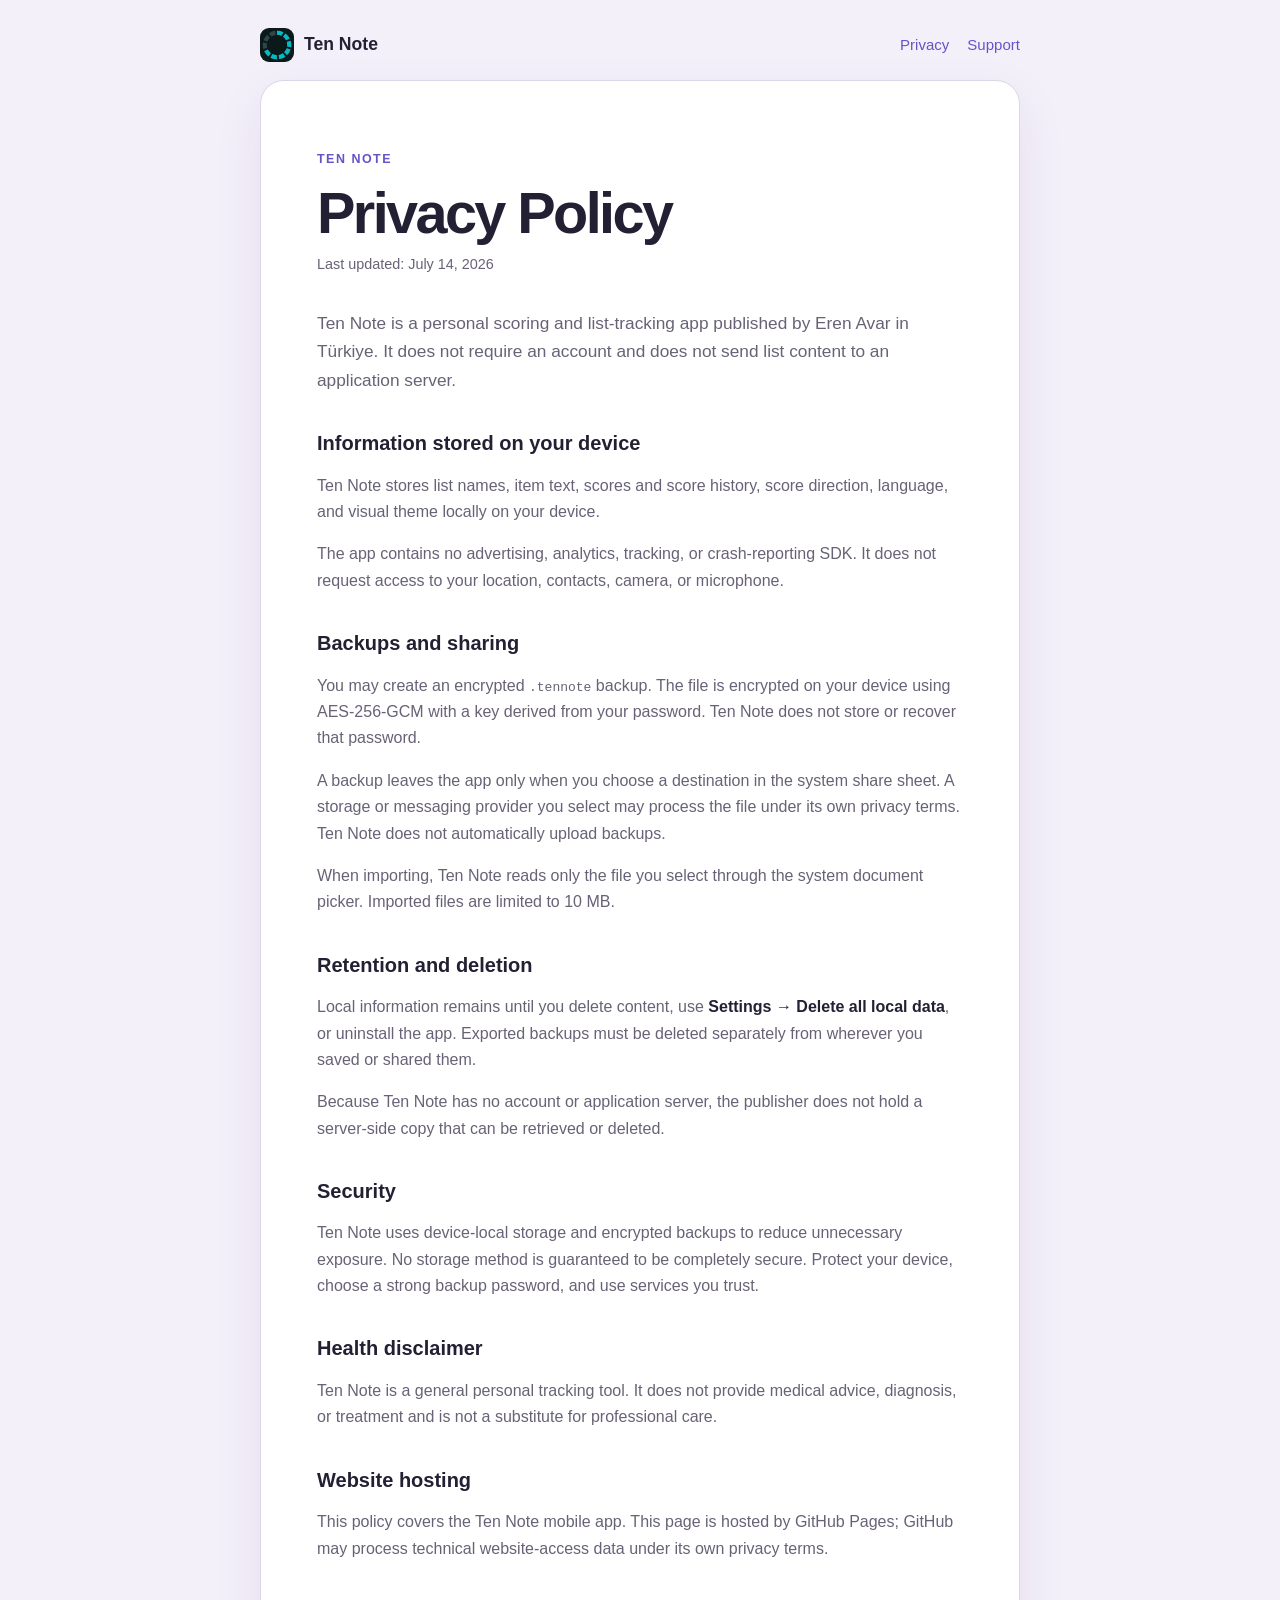
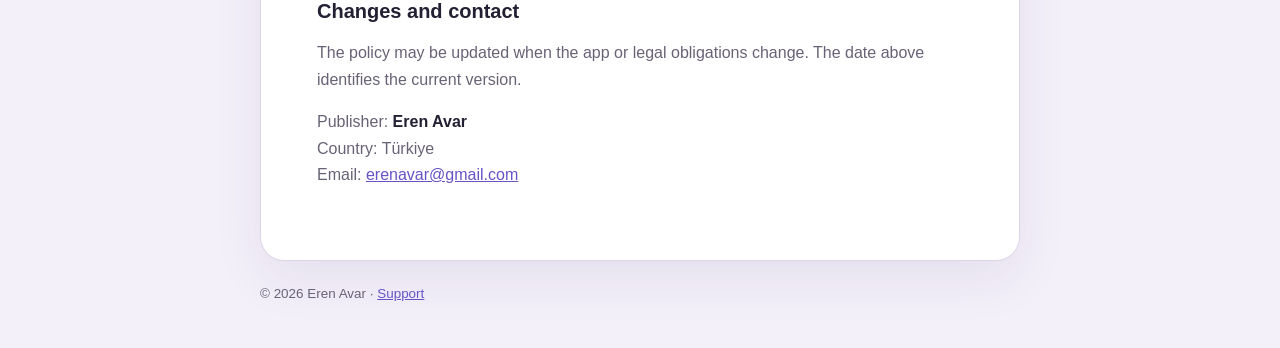
==== privacy/index.html @ 13541ba5 "feat: publish Ten Note legal pages" ====
<!doctype html>
<html lang="en">
<head>
  <meta charset="utf-8">
  <meta name="viewport" content="width=device-width, initial-scale=1">
  <meta name="description" content="Ten Note Privacy Policy.">
  <title>Privacy Policy · Ten Note</title>
  <link rel="icon" href="../icons/ten-note-icon.svg" type="image/svg+xml">
  <link rel="apple-touch-icon" href="../icons/ten-note-icon-180.png">
  <link rel="manifest" href="../site.webmanifest">
  <link rel="stylesheet" href="../styles.css">
</head>
<body>
  <header>
    <a class="brand" href="../"><img src="../icons/ten-note-icon.svg" alt="">Ten Note</a>
    <nav aria-label="Legal and support"><a href="./" aria-current="page">Privacy</a><a href="../support/">Support</a></nav>
  </header>
  <main>
    <p class="eyebrow">Ten Note</p>
    <h1>Privacy Policy</h1>
    <p class="meta">Last updated: July 14, 2026</p>

    <p class="lede">Ten Note is a personal scoring and list-tracking app published by Eren Avar in Türkiye. It does not require an account and does not send list content to an application server.</p>

    <h2>Information stored on your device</h2>
    <p>Ten Note stores list names, item text, scores and score history, score direction, language, and visual theme locally on your device.</p>
    <p>The app contains no advertising, analytics, tracking, or crash-reporting SDK. It does not request access to your location, contacts, camera, or microphone.</p>

    <h2>Backups and sharing</h2>
    <p>You may create an encrypted <code>.tennote</code> backup. The file is encrypted on your device using AES-256-GCM with a key derived from your password. Ten Note does not store or recover that password.</p>
    <p>A backup leaves the app only when you choose a destination in the system share sheet. A storage or messaging provider you select may process the file under its own privacy terms. Ten Note does not automatically upload backups.</p>
    <p>When importing, Ten Note reads only the file you select through the system document picker. Imported files are limited to 10 MB.</p>

    <h2>Retention and deletion</h2>
    <p>Local information remains until you delete content, use <strong>Settings → Delete all local data</strong>, or uninstall the app. Exported backups must be deleted separately from wherever you saved or shared them.</p>
    <p>Because Ten Note has no account or application server, the publisher does not hold a server-side copy that can be retrieved or deleted.</p>

    <h2>Security</h2>
    <p>Ten Note uses device-local storage and encrypted backups to reduce unnecessary exposure. No storage method is guaranteed to be completely secure. Protect your device, choose a strong backup password, and use services you trust.</p>

    <h2>Health disclaimer</h2>
    <p>Ten Note is a general personal tracking tool. It does not provide medical advice, diagnosis, or treatment and is not a substitute for professional care.</p>

    <h2>Website hosting</h2>
    <p>This policy covers the Ten Note mobile app. This page is hosted by GitHub Pages; GitHub may process technical website-access data under its own privacy terms.</p>

    <h2>Changes and contact</h2>
    <p>The policy may be updated when the app or legal obligations change. The date above identifies the current version.</p>
    <p>Publisher: <strong>Eren Avar</strong><br>Country: Türkiye<br>Email: <a href="mailto:erenavar@gmail.com">erenavar@gmail.com</a></p>
  </main>
  <footer>© 2026 Eren Avar · <a href="../support/">Support</a></footer>
</body>
</html>
---- styles.css ----
:root {
  color-scheme: light dark;
  --bg: #f4f0fa;
  --surface: #ffffff;
  --text: #242033;
  --muted: #696276;
  --line: #ddd5e8;
  --accent: #6654c7;
  --accent-soft: #ede8ff;
}

@media (prefers-color-scheme: dark) {
  :root {
    --bg: #11101a;
    --surface: #1c1a28;
    --text: #f5f1ff;
    --muted: #b7b0c4;
    --line: #393347;
    --accent: #b4a4ff;
    --accent-soft: #29233f;
  }
}

* { box-sizing: border-box; }

body {
  margin: 0;
  background: var(--bg);
  color: var(--text);
  font-family: -apple-system, BlinkMacSystemFont, "Segoe UI", sans-serif;
  line-height: 1.65;
}

header, main, footer {
  width: min(760px, calc(100% - 32px));
  margin-inline: auto;
}

header {
  display: flex;
  align-items: center;
  justify-content: space-between;
  padding: 28px 0 18px;
}

.brand {
  display: inline-flex;
  align-items: center;
  gap: 10px;
  color: var(--text);
  font-size: 1.1rem;
  font-weight: 750;
  text-decoration: none;
}
.brand img { width: 34px; height: 34px; border-radius: 9px; }
nav { display: flex; gap: 18px; }
nav a, main a, footer a { color: var(--accent); }
nav a { font-size: .94rem; text-decoration: none; }

main {
  background: var(--surface);
  border: 1px solid var(--line);
  border-radius: 24px;
  padding: clamp(26px, 6vw, 56px);
  box-shadow: 0 18px 50px rgb(43 31 74 / .08);
}

.eyebrow { color: var(--accent); font-size: .78rem; font-weight: 800; letter-spacing: .12em; text-transform: uppercase; }
h1 { margin: 8px 0 10px; font-size: clamp(2rem, 7vw, 3.6rem); line-height: 1.05; letter-spacing: -.045em; }
h2 { margin-top: 2.3rem; font-size: 1.25rem; line-height: 1.25; }
h3 { margin-top: 1.7rem; }
p, li { color: var(--muted); }
strong { color: var(--text); }
.lede { font-size: 1.08rem; }
.meta { margin: 0 0 2rem; color: var(--muted); font-size: .9rem; }
.callout { margin: 2rem 0; padding: 18px 20px; border-radius: 16px; background: var(--accent-soft); }
.callout p { margin: 0; }
footer { padding: 22px 0 42px; color: var(--muted); font-size: .84rem; }

@media (max-width: 520px) {
  header { align-items: flex-start; gap: 14px; }
  nav { gap: 10px; flex-direction: column; text-align: right; }
  main { border-radius: 18px; }
}
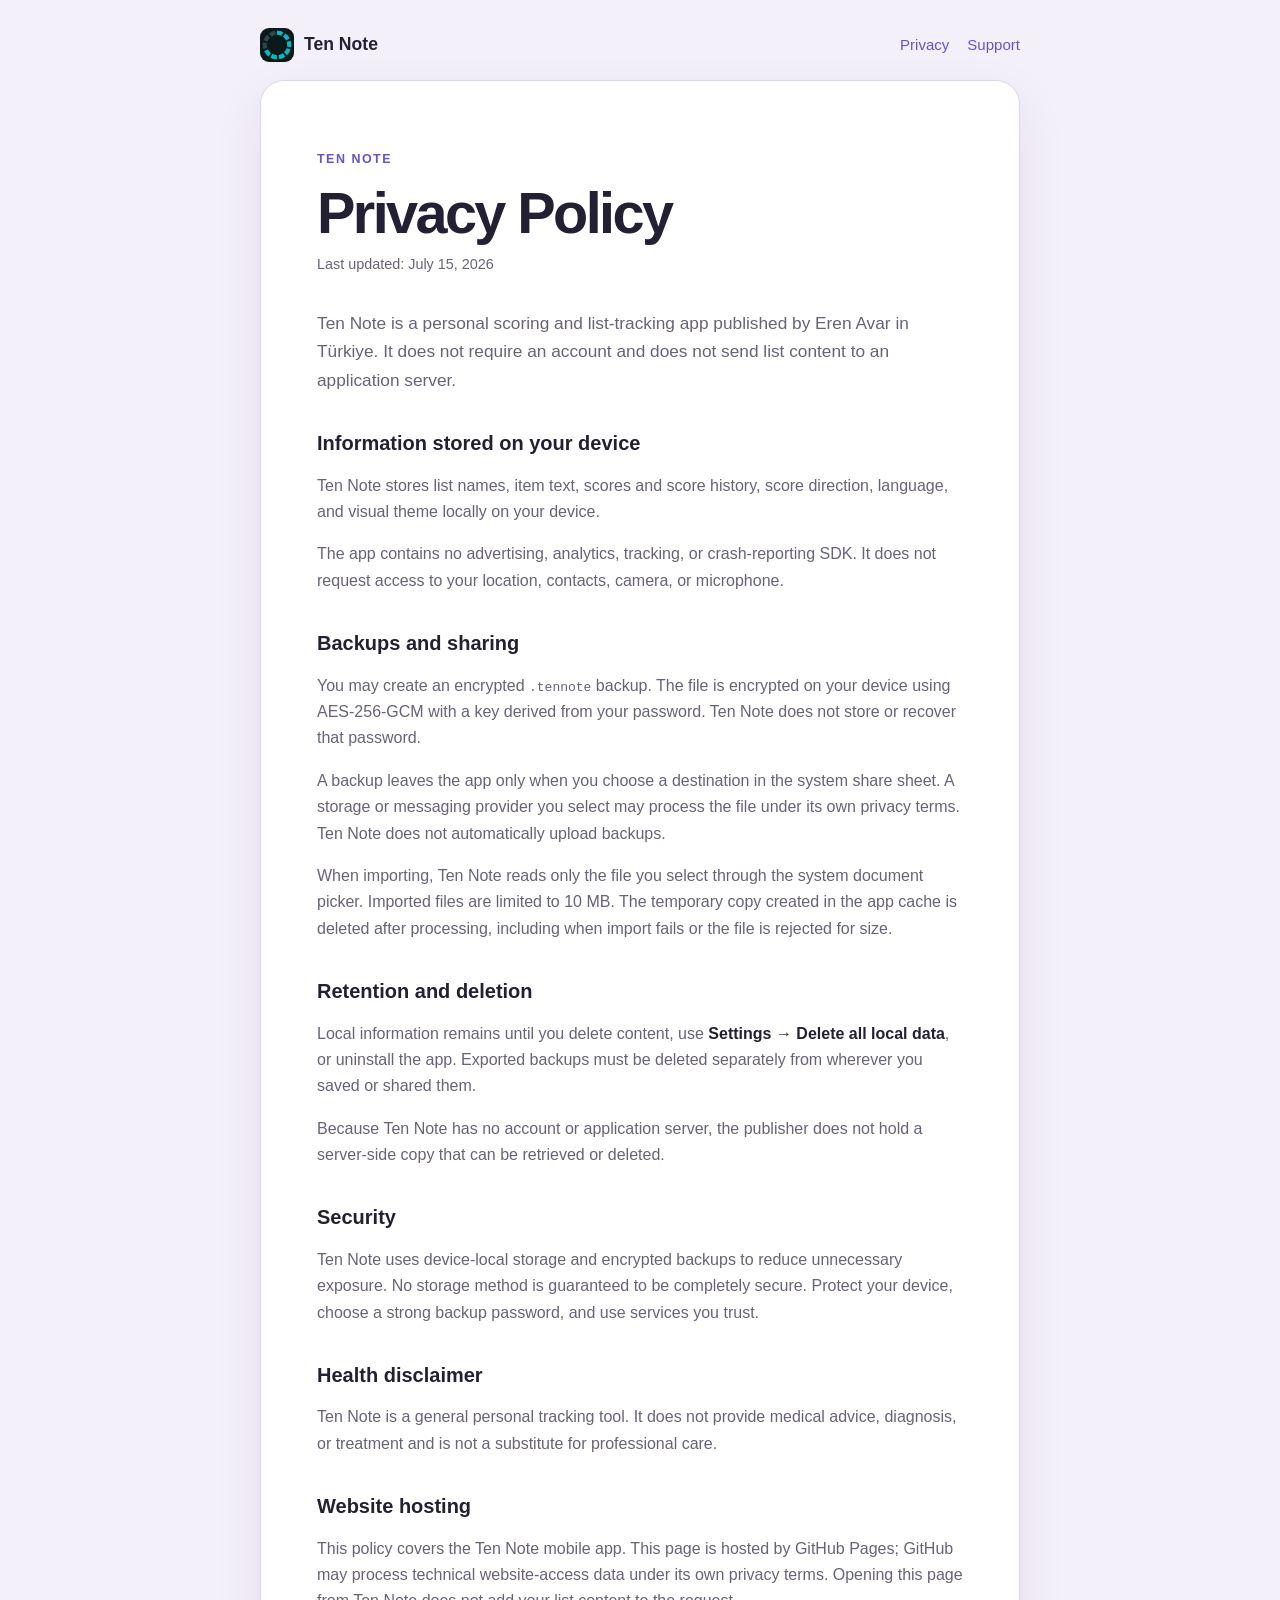
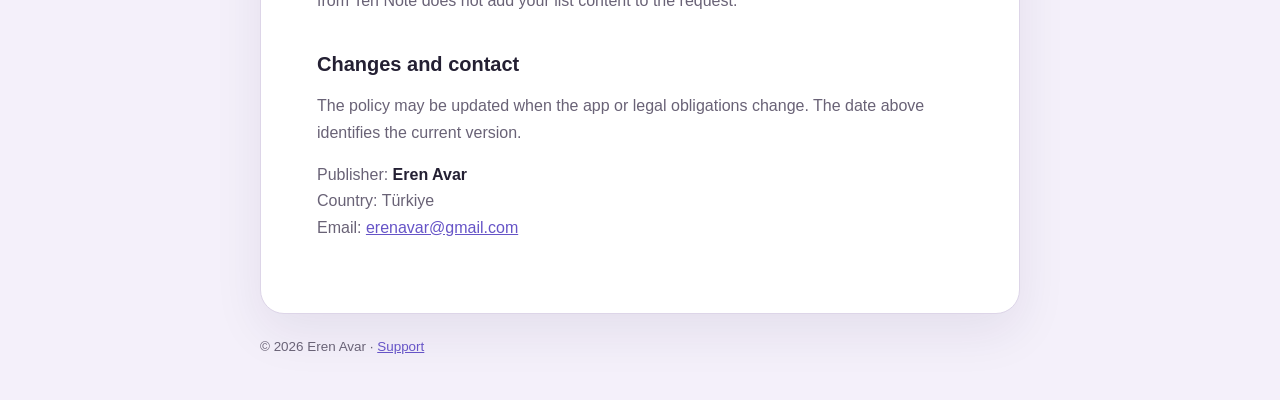
==== commit c65d3bf7: "docs: sync privacy policy with backup cleanup" ====
--- a/privacy/index.html
+++ b/privacy/index.html
@@ -18,7 +18,7 @@
   <main>
     <p class="eyebrow">Ten Note</p>
     <h1>Privacy Policy</h1>
-    <p class="meta">Last updated: July 14, 2026</p>
+    <p class="meta">Last updated: July 15, 2026</p>
 
     <p class="lede">Ten Note is a personal scoring and list-tracking app published by Eren Avar in Türkiye. It does not require an account and does not send list content to an application server.</p>
 
@@ -29,7 +29,7 @@
     <h2>Backups and sharing</h2>
     <p>You may create an encrypted <code>.tennote</code> backup. The file is encrypted on your device using AES-256-GCM with a key derived from your password. Ten Note does not store or recover that password.</p>
     <p>A backup leaves the app only when you choose a destination in the system share sheet. A storage or messaging provider you select may process the file under its own privacy terms. Ten Note does not automatically upload backups.</p>
-    <p>When importing, Ten Note reads only the file you select through the system document picker. Imported files are limited to 10 MB.</p>
+    <p>When importing, Ten Note reads only the file you select through the system document picker. Imported files are limited to 10 MB. The temporary copy created in the app cache is deleted after processing, including when import fails or the file is rejected for size.</p>
 
     <h2>Retention and deletion</h2>
     <p>Local information remains until you delete content, use <strong>Settings → Delete all local data</strong>, or uninstall the app. Exported backups must be deleted separately from wherever you saved or shared them.</p>
@@ -42,7 +42,7 @@
     <p>Ten Note is a general personal tracking tool. It does not provide medical advice, diagnosis, or treatment and is not a substitute for professional care.</p>
 
     <h2>Website hosting</h2>
-    <p>This policy covers the Ten Note mobile app. This page is hosted by GitHub Pages; GitHub may process technical website-access data under its own privacy terms.</p>
+    <p>This policy covers the Ten Note mobile app. This page is hosted by GitHub Pages; GitHub may process technical website-access data under its own privacy terms. Opening this page from Ten Note does not add your list content to the request.</p>
 
     <h2>Changes and contact</h2>
     <p>The policy may be updated when the app or legal obligations change. The date above identifies the current version.</p>
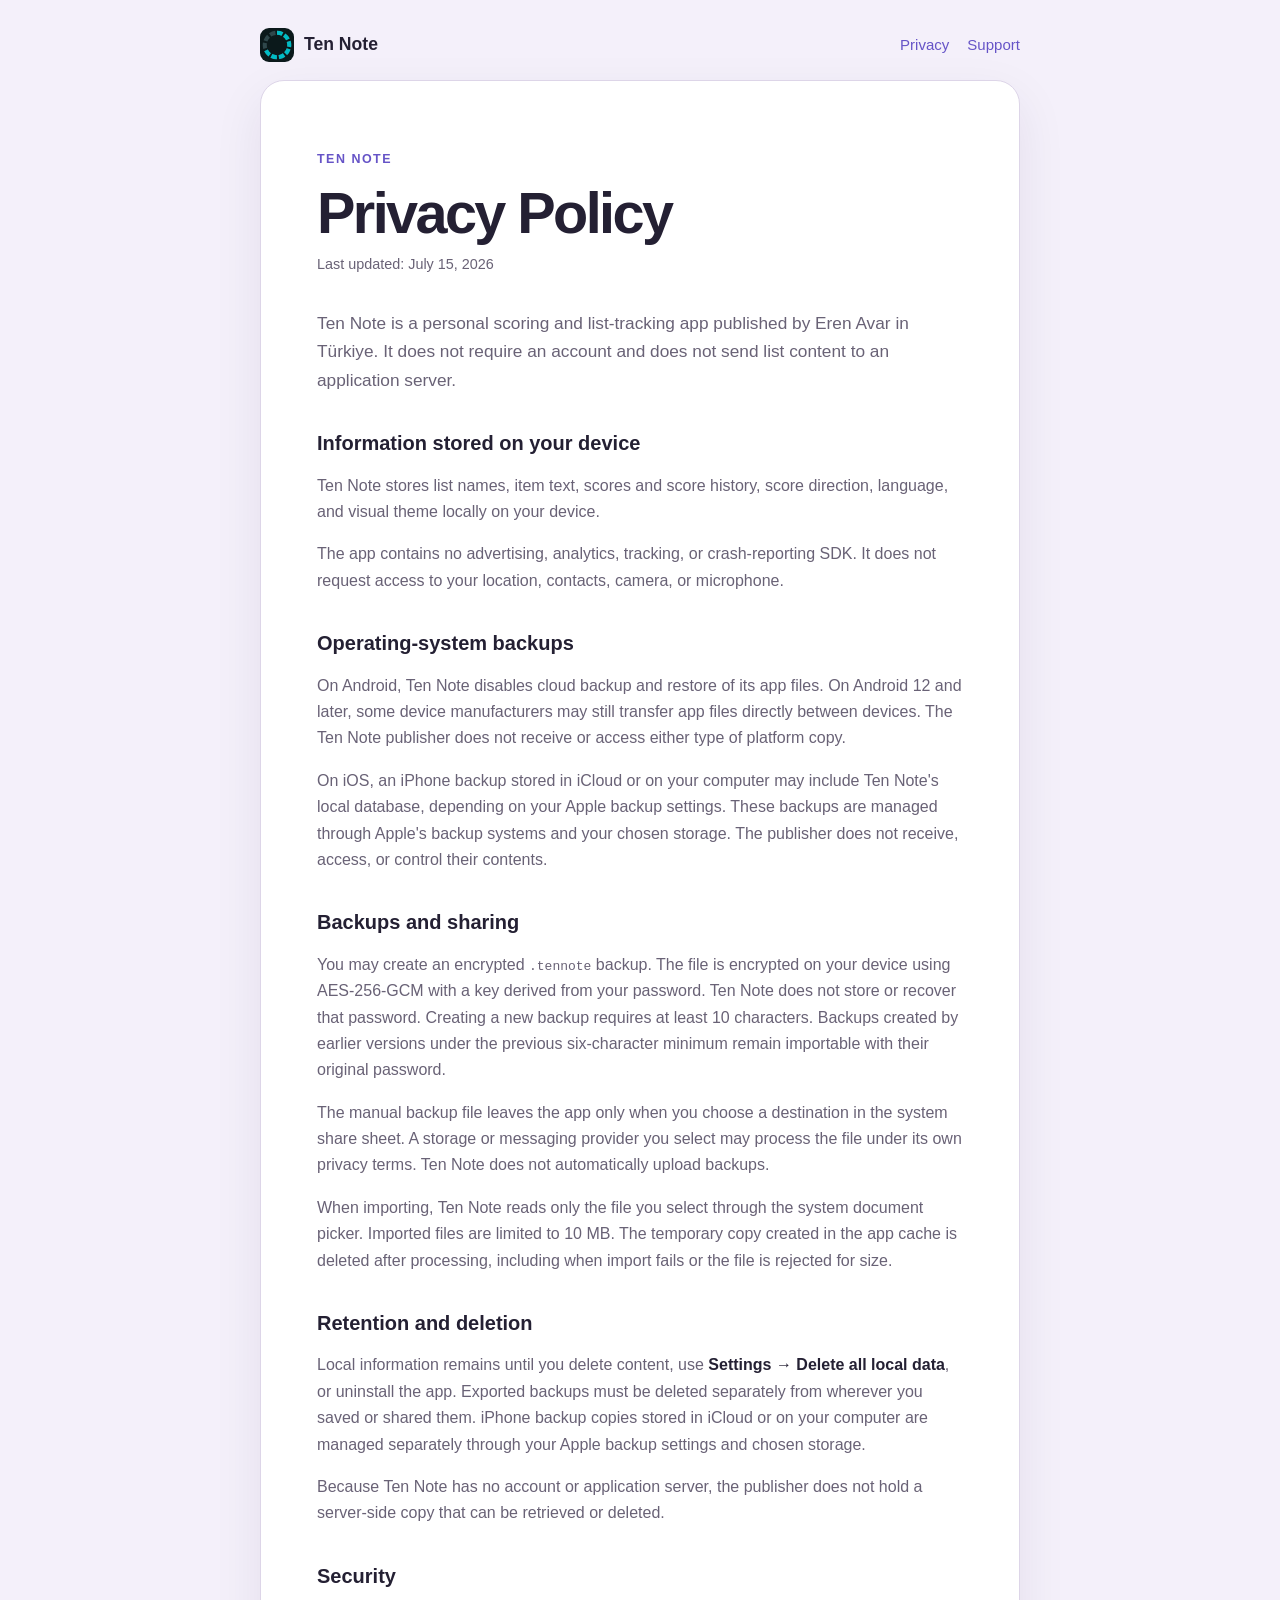
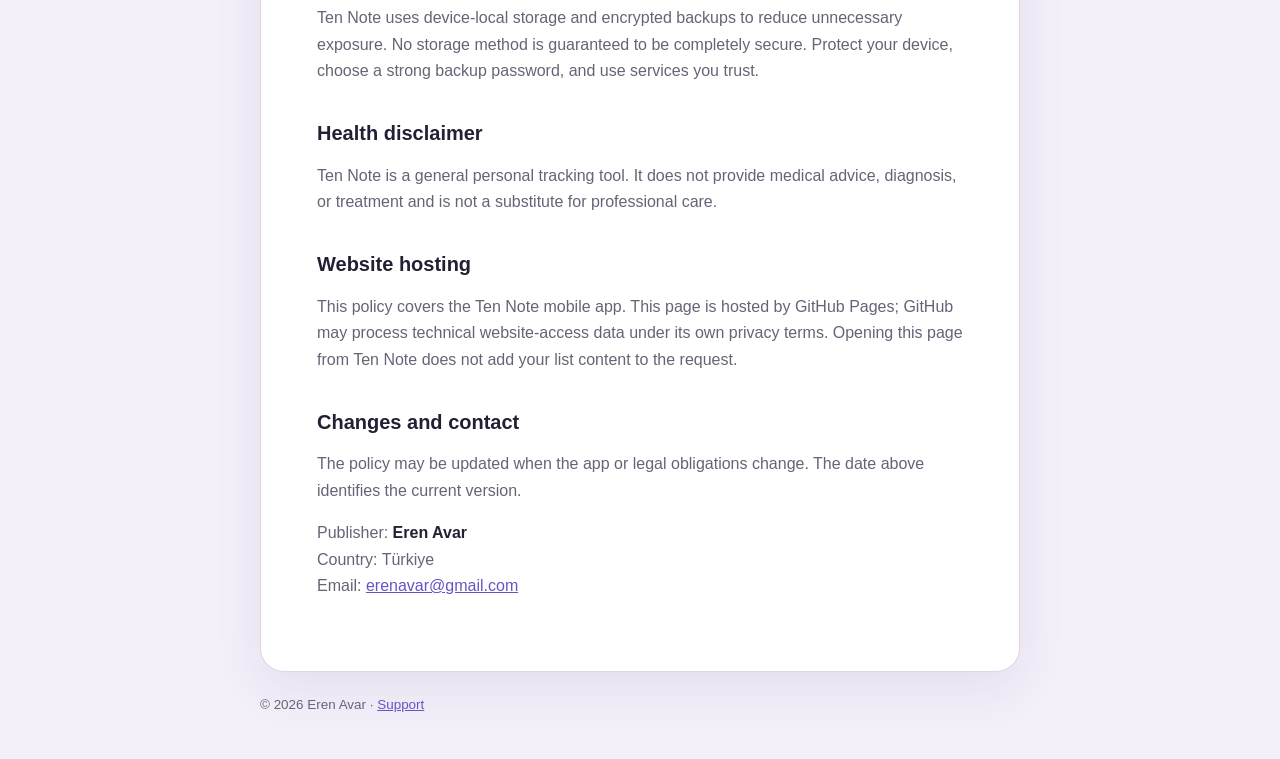
==== commit afbe9b0d: "docs: clarify platform and encrypted backups" ====
--- a/privacy/index.html
+++ b/privacy/index.html
@@ -26,13 +26,17 @@
     <p>Ten Note stores list names, item text, scores and score history, score direction, language, and visual theme locally on your device.</p>
     <p>The app contains no advertising, analytics, tracking, or crash-reporting SDK. It does not request access to your location, contacts, camera, or microphone.</p>
 
+    <h2>Operating-system backups</h2>
+    <p>On Android, Ten Note disables cloud backup and restore of its app files. On Android 12 and later, some device manufacturers may still transfer app files directly between devices. The Ten Note publisher does not receive or access either type of platform copy.</p>
+    <p>On iOS, an iPhone backup stored in iCloud or on your computer may include Ten Note's local database, depending on your Apple backup settings. These backups are managed through Apple's backup systems and your chosen storage. The publisher does not receive, access, or control their contents.</p>
+
     <h2>Backups and sharing</h2>
-    <p>You may create an encrypted <code>.tennote</code> backup. The file is encrypted on your device using AES-256-GCM with a key derived from your password. Ten Note does not store or recover that password.</p>
-    <p>A backup leaves the app only when you choose a destination in the system share sheet. A storage or messaging provider you select may process the file under its own privacy terms. Ten Note does not automatically upload backups.</p>
+    <p>You may create an encrypted <code>.tennote</code> backup. The file is encrypted on your device using AES-256-GCM with a key derived from your password. Ten Note does not store or recover that password. Creating a new backup requires at least 10 characters. Backups created by earlier versions under the previous six-character minimum remain importable with their original password.</p>
+    <p>The manual backup file leaves the app only when you choose a destination in the system share sheet. A storage or messaging provider you select may process the file under its own privacy terms. Ten Note does not automatically upload backups.</p>
     <p>When importing, Ten Note reads only the file you select through the system document picker. Imported files are limited to 10 MB. The temporary copy created in the app cache is deleted after processing, including when import fails or the file is rejected for size.</p>
 
     <h2>Retention and deletion</h2>
-    <p>Local information remains until you delete content, use <strong>Settings → Delete all local data</strong>, or uninstall the app. Exported backups must be deleted separately from wherever you saved or shared them.</p>
+    <p>Local information remains until you delete content, use <strong>Settings → Delete all local data</strong>, or uninstall the app. Exported backups must be deleted separately from wherever you saved or shared them. iPhone backup copies stored in iCloud or on your computer are managed separately through your Apple backup settings and chosen storage.</p>
     <p>Because Ten Note has no account or application server, the publisher does not hold a server-side copy that can be retrieved or deleted.</p>
 
     <h2>Security</h2>
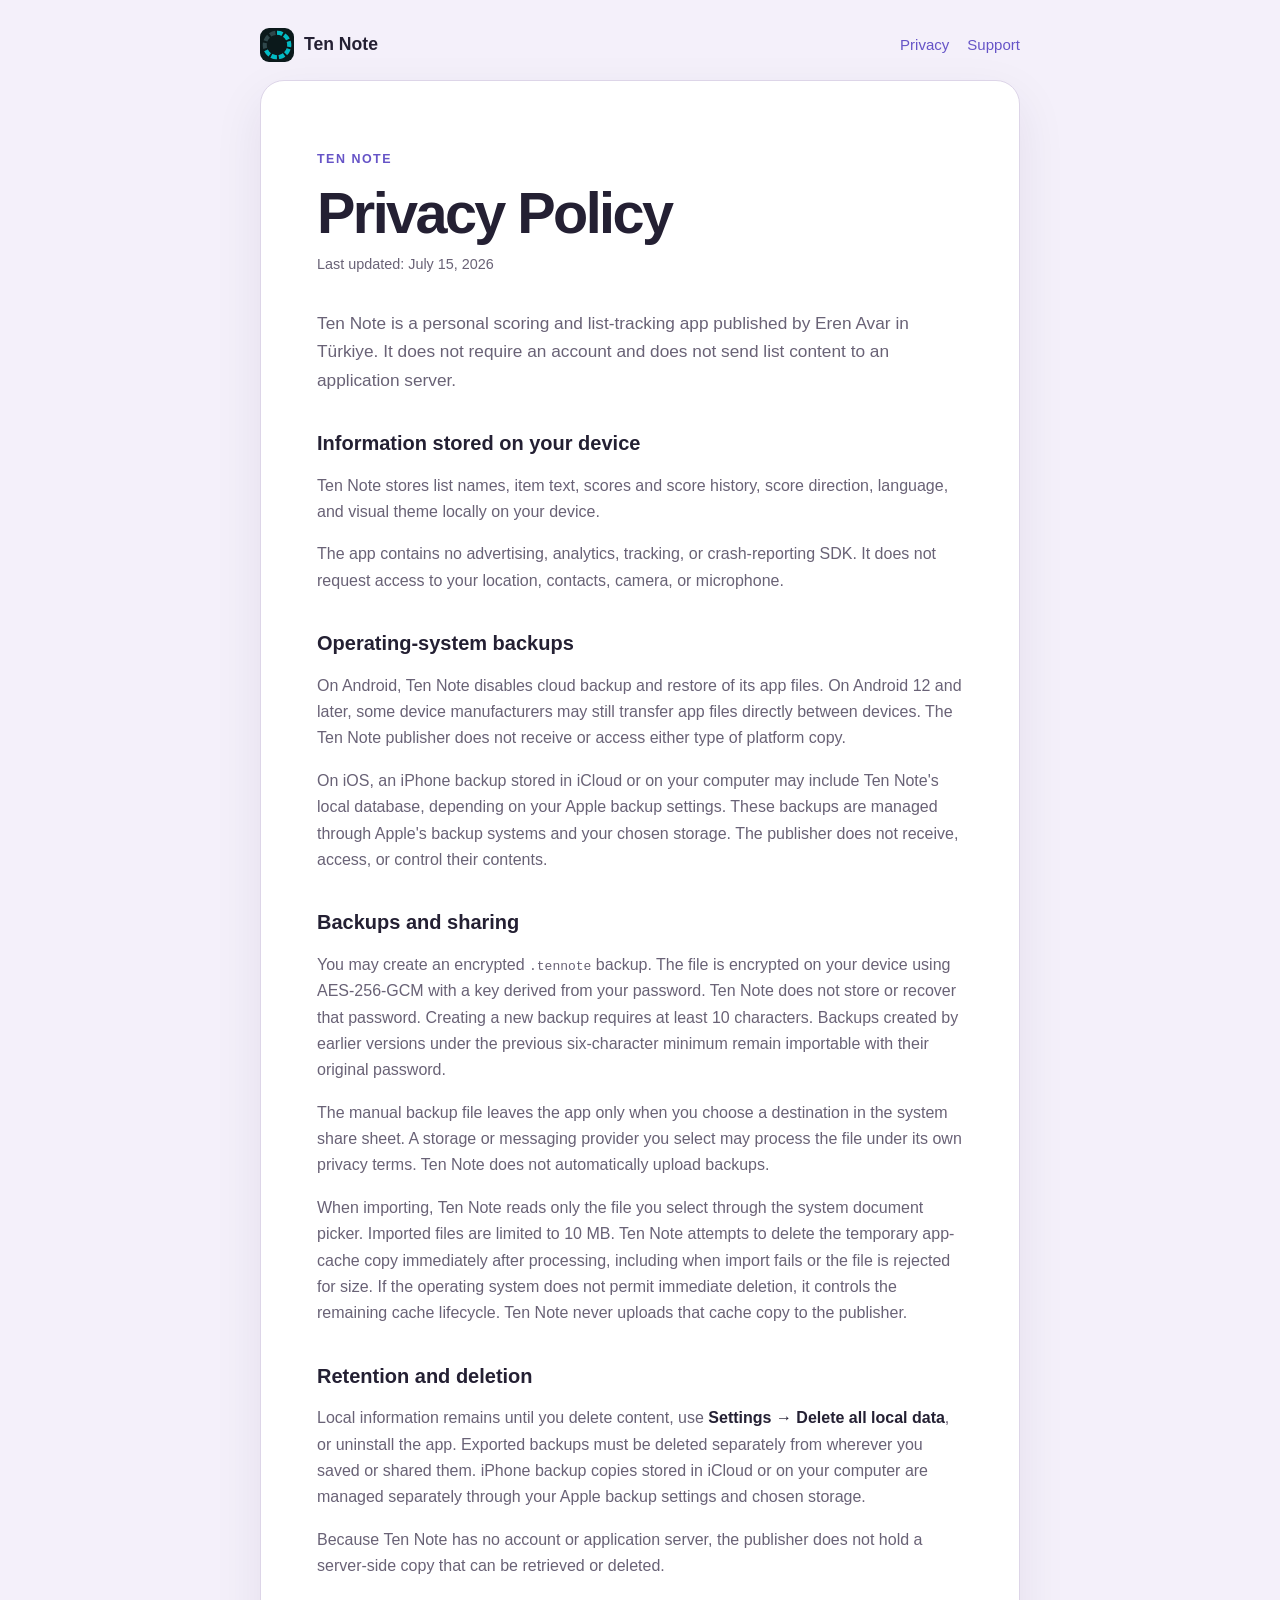
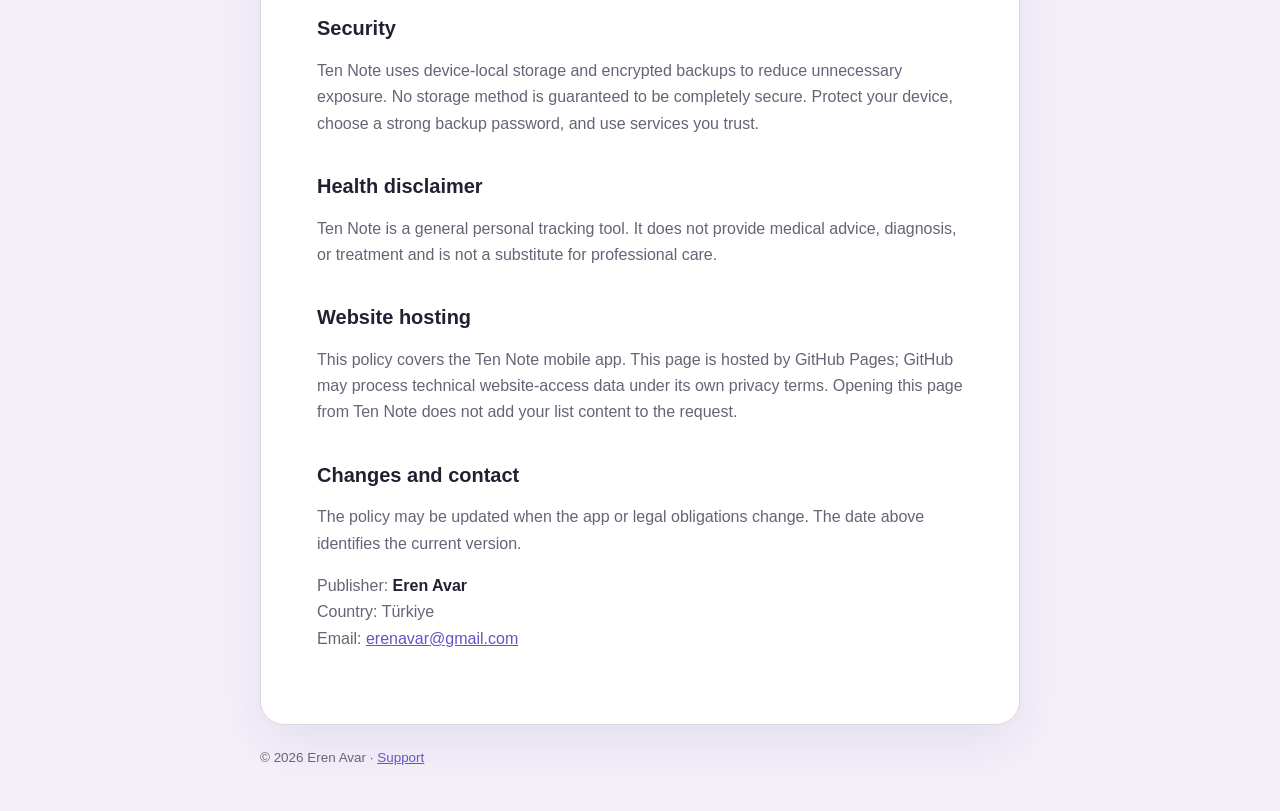
==== commit a530973d: "docs: clarify cache cleanup behavior" ====
--- a/privacy/index.html
+++ b/privacy/index.html
@@ -33,7 +33,7 @@
     <h2>Backups and sharing</h2>
     <p>You may create an encrypted <code>.tennote</code> backup. The file is encrypted on your device using AES-256-GCM with a key derived from your password. Ten Note does not store or recover that password. Creating a new backup requires at least 10 characters. Backups created by earlier versions under the previous six-character minimum remain importable with their original password.</p>
     <p>The manual backup file leaves the app only when you choose a destination in the system share sheet. A storage or messaging provider you select may process the file under its own privacy terms. Ten Note does not automatically upload backups.</p>
-    <p>When importing, Ten Note reads only the file you select through the system document picker. Imported files are limited to 10 MB. The temporary copy created in the app cache is deleted after processing, including when import fails or the file is rejected for size.</p>
+    <p>When importing, Ten Note reads only the file you select through the system document picker. Imported files are limited to 10 MB. Ten Note attempts to delete the temporary app-cache copy immediately after processing, including when import fails or the file is rejected for size. If the operating system does not permit immediate deletion, it controls the remaining cache lifecycle. Ten Note never uploads that cache copy to the publisher.</p>
 
     <h2>Retention and deletion</h2>
     <p>Local information remains until you delete content, use <strong>Settings → Delete all local data</strong>, or uninstall the app. Exported backups must be deleted separately from wherever you saved or shared them. iPhone backup copies stored in iCloud or on your computer are managed separately through your Apple backup settings and chosen storage.</p>
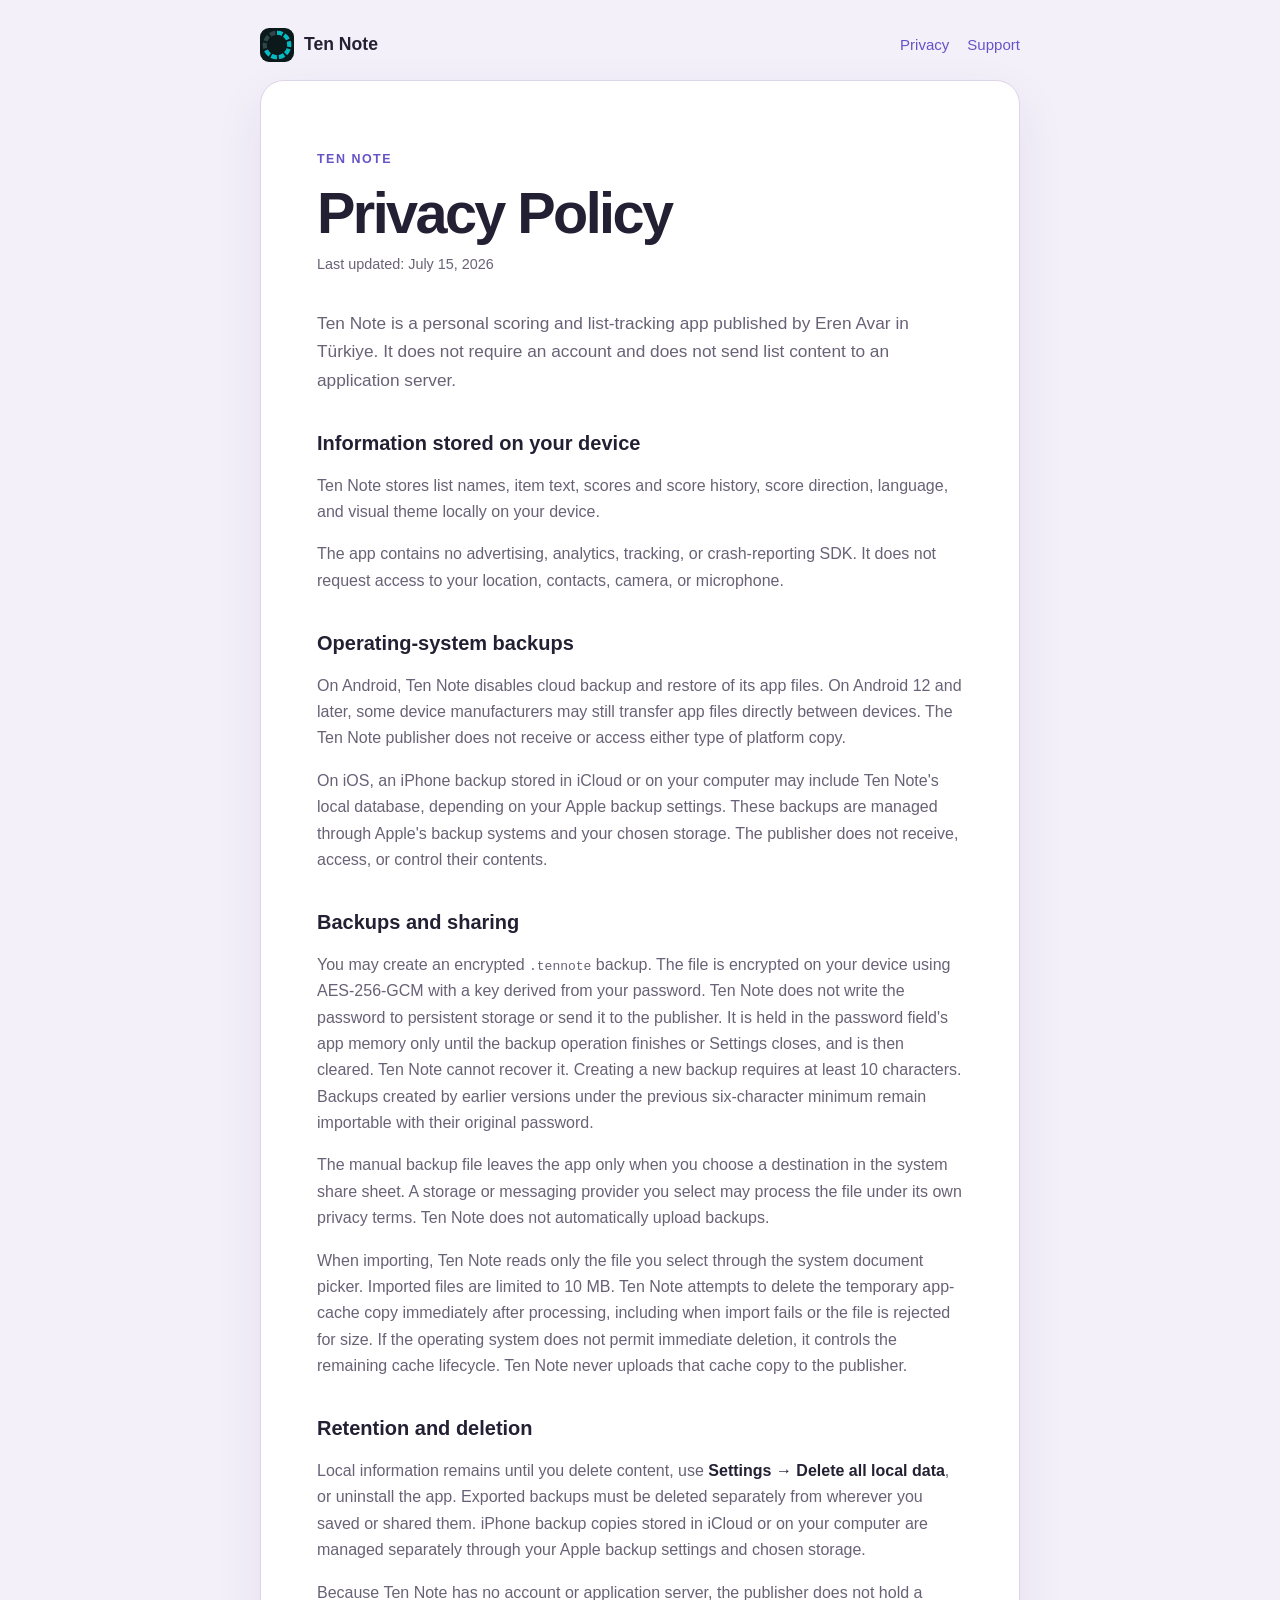
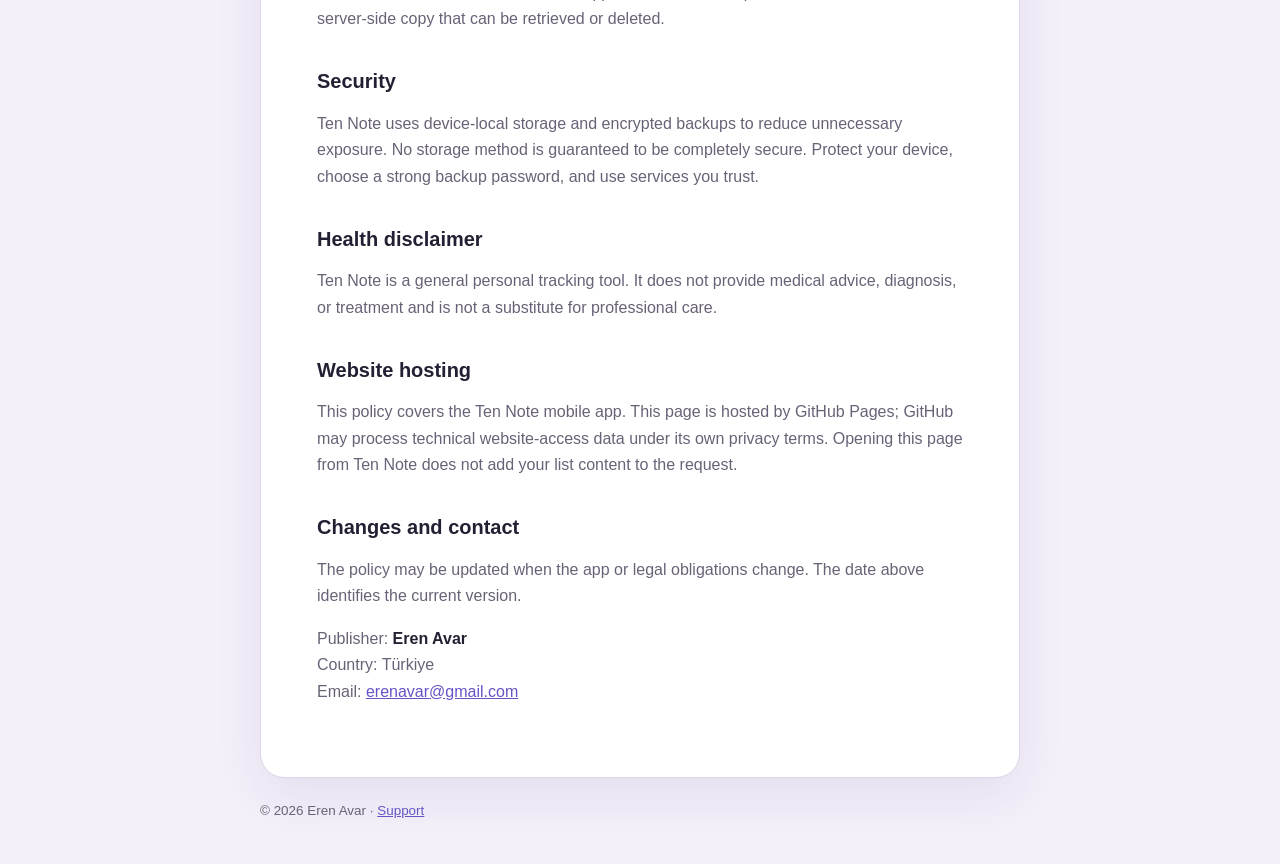
==== commit c7ea700e: "docs: clarify password handling" ====
--- a/privacy/index.html
+++ b/privacy/index.html
@@ -31,7 +31,7 @@
     <p>On iOS, an iPhone backup stored in iCloud or on your computer may include Ten Note's local database, depending on your Apple backup settings. These backups are managed through Apple's backup systems and your chosen storage. The publisher does not receive, access, or control their contents.</p>
 
     <h2>Backups and sharing</h2>
-    <p>You may create an encrypted <code>.tennote</code> backup. The file is encrypted on your device using AES-256-GCM with a key derived from your password. Ten Note does not store or recover that password. Creating a new backup requires at least 10 characters. Backups created by earlier versions under the previous six-character minimum remain importable with their original password.</p>
+    <p>You may create an encrypted <code>.tennote</code> backup. The file is encrypted on your device using AES-256-GCM with a key derived from your password. Ten Note does not write the password to persistent storage or send it to the publisher. It is held in the password field's app memory only until the backup operation finishes or Settings closes, and is then cleared. Ten Note cannot recover it. Creating a new backup requires at least 10 characters. Backups created by earlier versions under the previous six-character minimum remain importable with their original password.</p>
     <p>The manual backup file leaves the app only when you choose a destination in the system share sheet. A storage or messaging provider you select may process the file under its own privacy terms. Ten Note does not automatically upload backups.</p>
     <p>When importing, Ten Note reads only the file you select through the system document picker. Imported files are limited to 10 MB. Ten Note attempts to delete the temporary app-cache copy immediately after processing, including when import fails or the file is rejected for size. If the operating system does not permit immediate deletion, it controls the remaining cache lifecycle. Ten Note never uploads that cache copy to the publisher.</p>
 
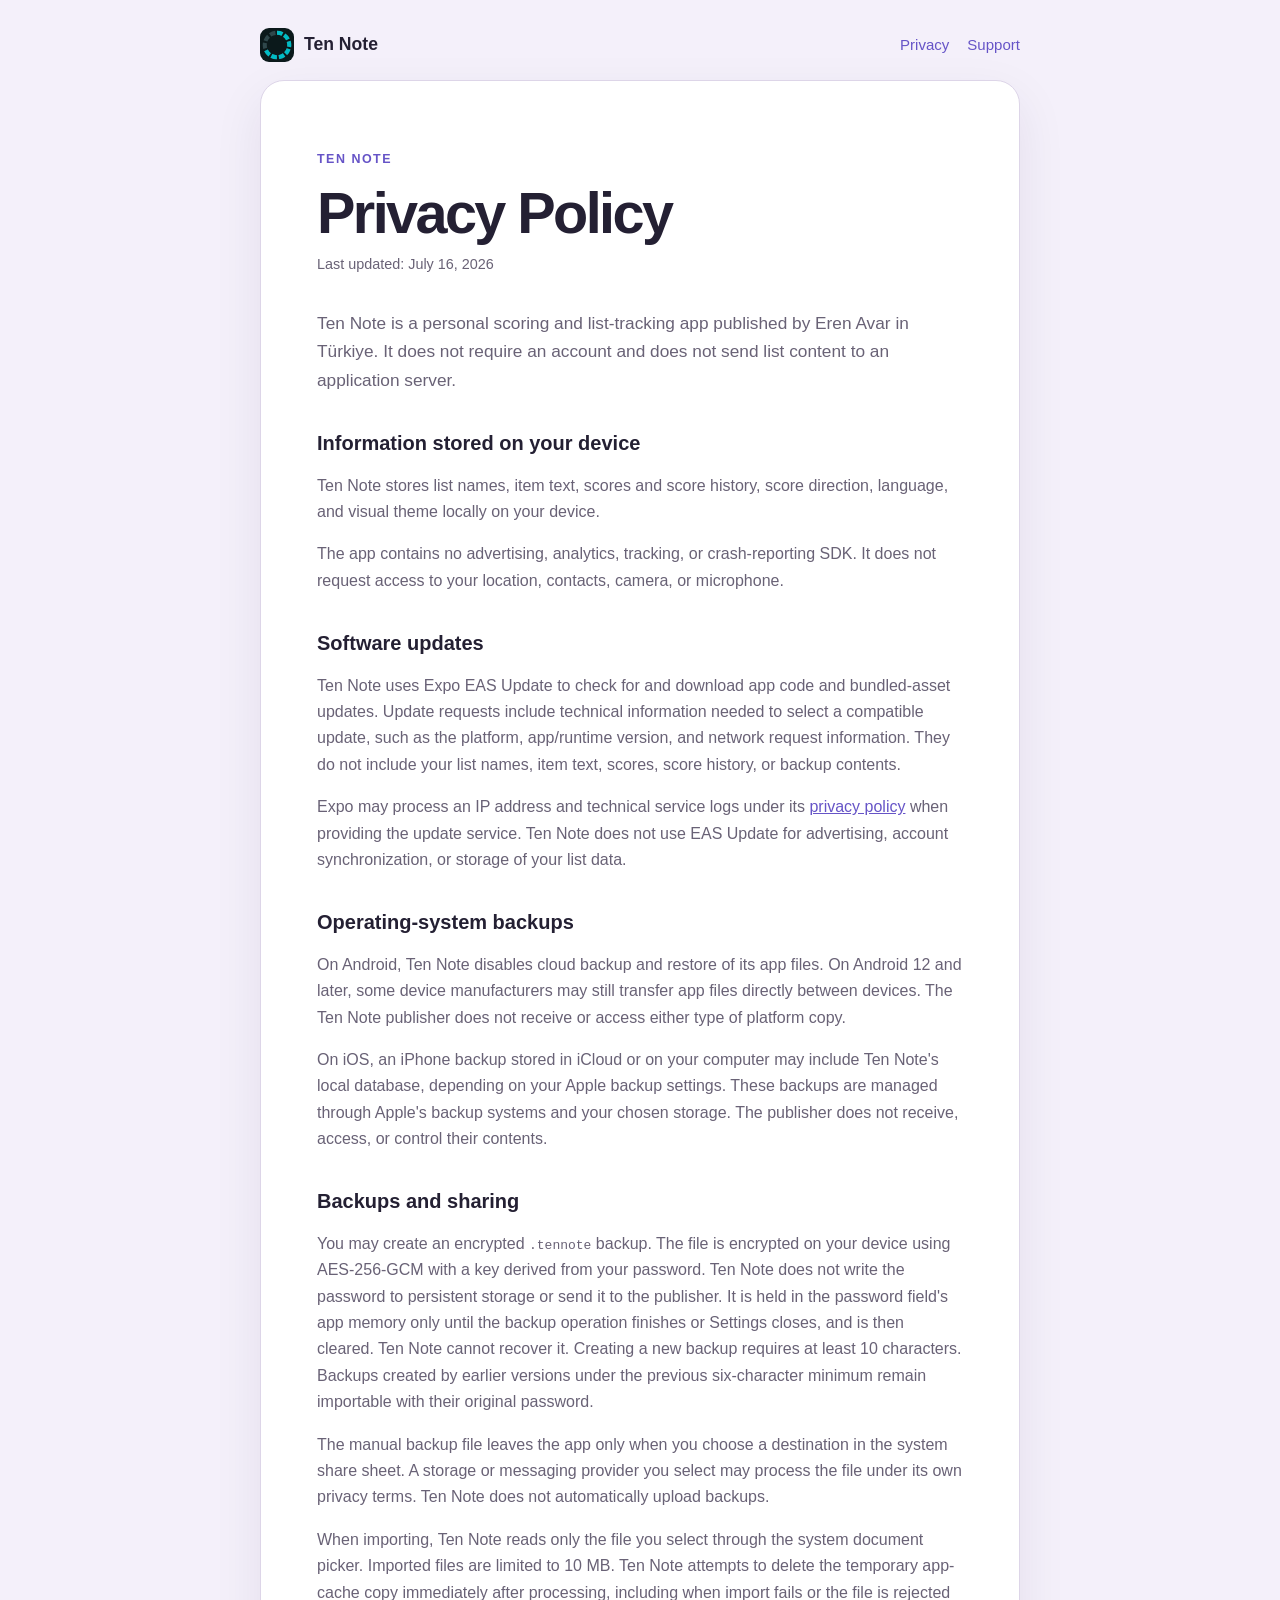
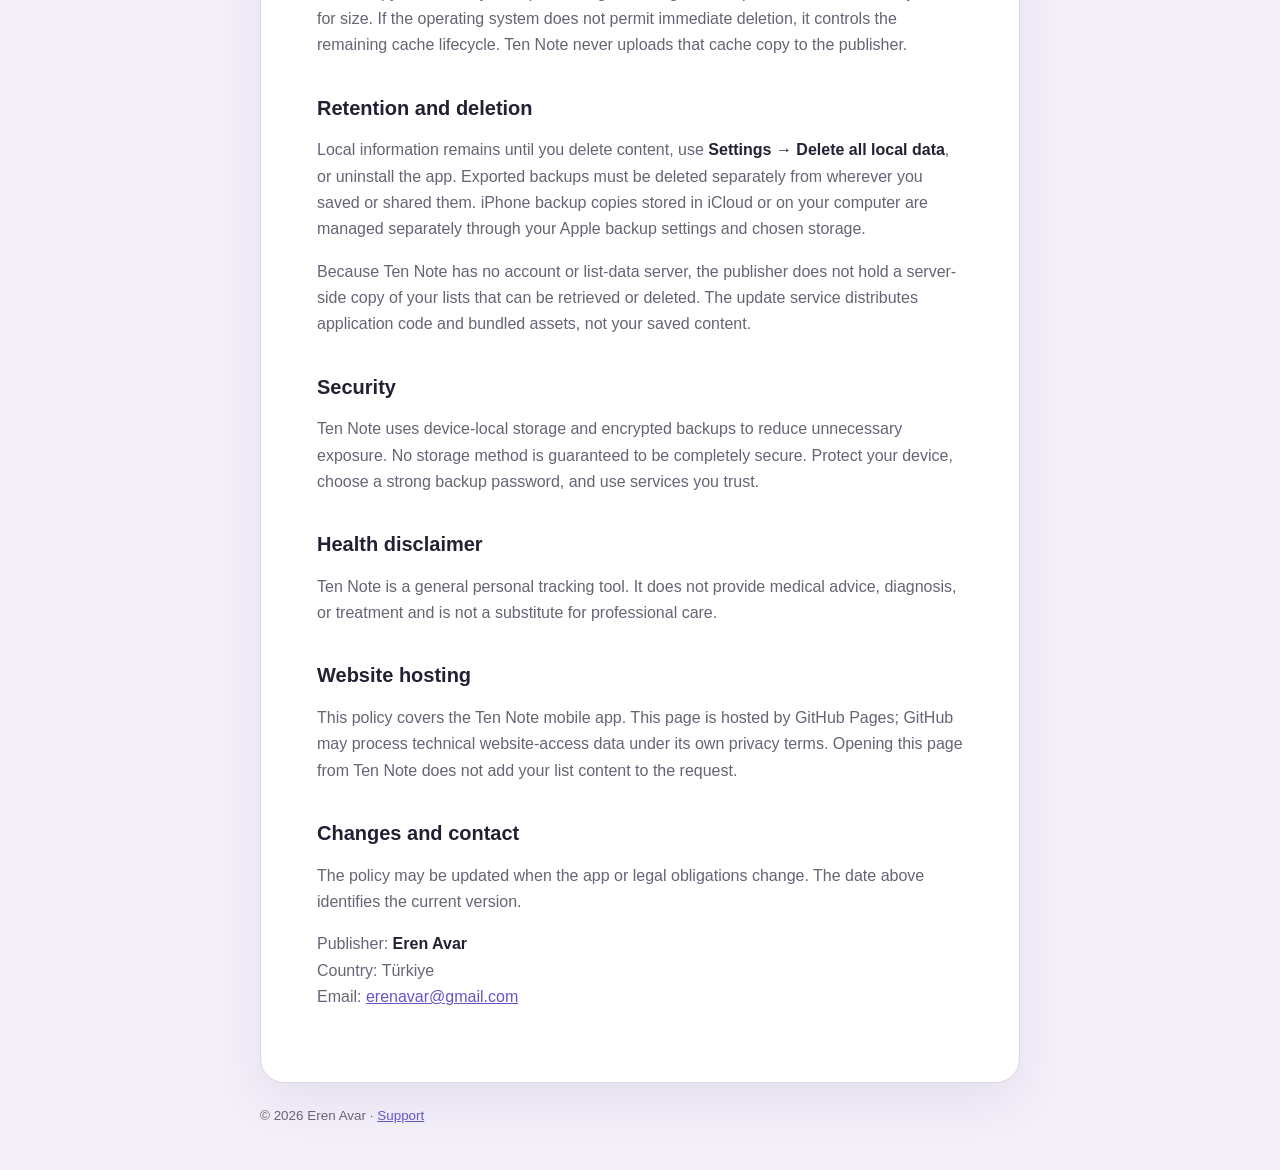
==== commit d17aab14: "Update privacy policy for EAS Update" ====
--- a/privacy/index.html
+++ b/privacy/index.html
@@ -18,13 +18,17 @@
   <main>
     <p class="eyebrow">Ten Note</p>
     <h1>Privacy Policy</h1>
-    <p class="meta">Last updated: July 15, 2026</p>
+    <p class="meta">Last updated: July 16, 2026</p>
 
     <p class="lede">Ten Note is a personal scoring and list-tracking app published by Eren Avar in Türkiye. It does not require an account and does not send list content to an application server.</p>
 
     <h2>Information stored on your device</h2>
     <p>Ten Note stores list names, item text, scores and score history, score direction, language, and visual theme locally on your device.</p>
     <p>The app contains no advertising, analytics, tracking, or crash-reporting SDK. It does not request access to your location, contacts, camera, or microphone.</p>
+
+    <h2>Software updates</h2>
+    <p>Ten Note uses Expo EAS Update to check for and download app code and bundled-asset updates. Update requests include technical information needed to select a compatible update, such as the platform, app/runtime version, and network request information. They do not include your list names, item text, scores, score history, or backup contents.</p>
+    <p>Expo may process an IP address and technical service logs under its <a href="https://expo.dev/privacy">privacy policy</a> when providing the update service. Ten Note does not use EAS Update for advertising, account synchronization, or storage of your list data.</p>
 
     <h2>Operating-system backups</h2>
     <p>On Android, Ten Note disables cloud backup and restore of its app files. On Android 12 and later, some device manufacturers may still transfer app files directly between devices. The Ten Note publisher does not receive or access either type of platform copy.</p>
@@ -37,7 +41,7 @@
 
     <h2>Retention and deletion</h2>
     <p>Local information remains until you delete content, use <strong>Settings → Delete all local data</strong>, or uninstall the app. Exported backups must be deleted separately from wherever you saved or shared them. iPhone backup copies stored in iCloud or on your computer are managed separately through your Apple backup settings and chosen storage.</p>
-    <p>Because Ten Note has no account or application server, the publisher does not hold a server-side copy that can be retrieved or deleted.</p>
+    <p>Because Ten Note has no account or list-data server, the publisher does not hold a server-side copy of your lists that can be retrieved or deleted. The update service distributes application code and bundled assets, not your saved content.</p>
 
     <h2>Security</h2>
     <p>Ten Note uses device-local storage and encrypted backups to reduce unnecessary exposure. No storage method is guaranteed to be completely secure. Protect your device, choose a strong backup password, and use services you trust.</p>
